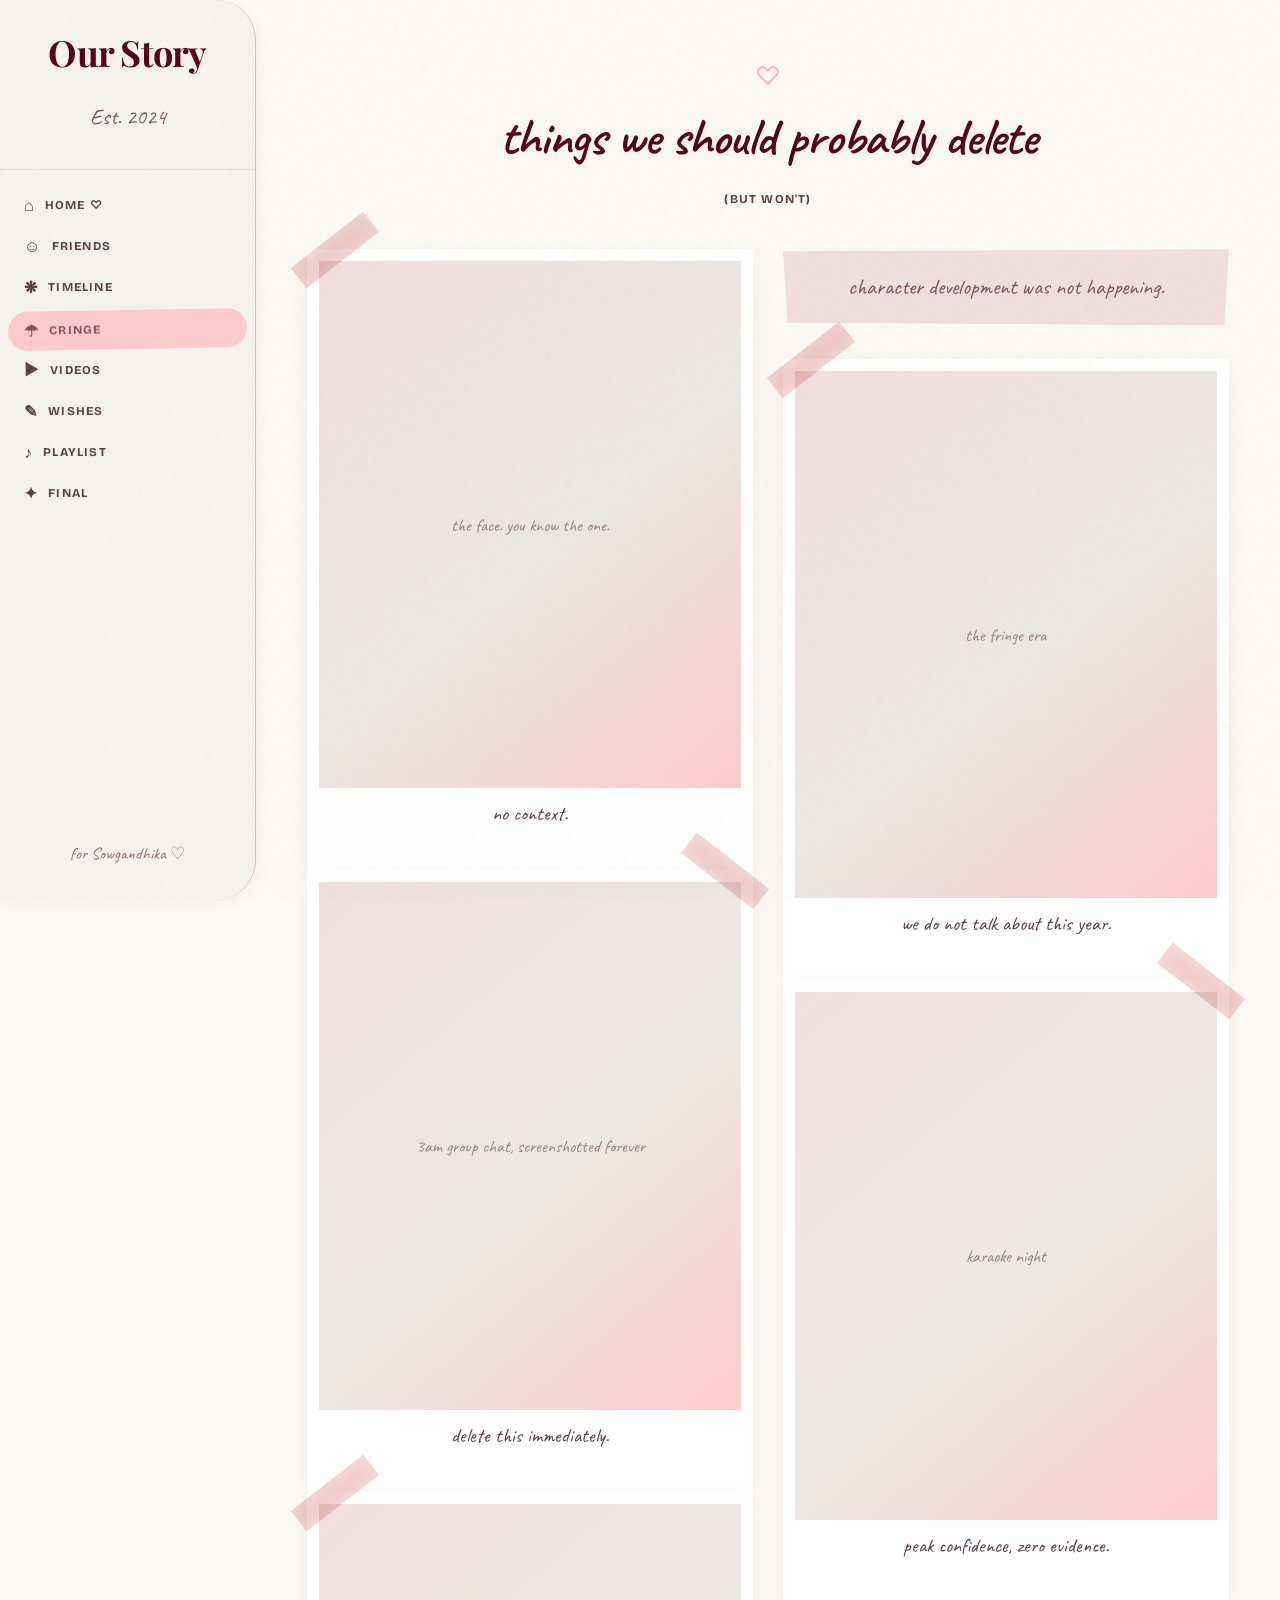
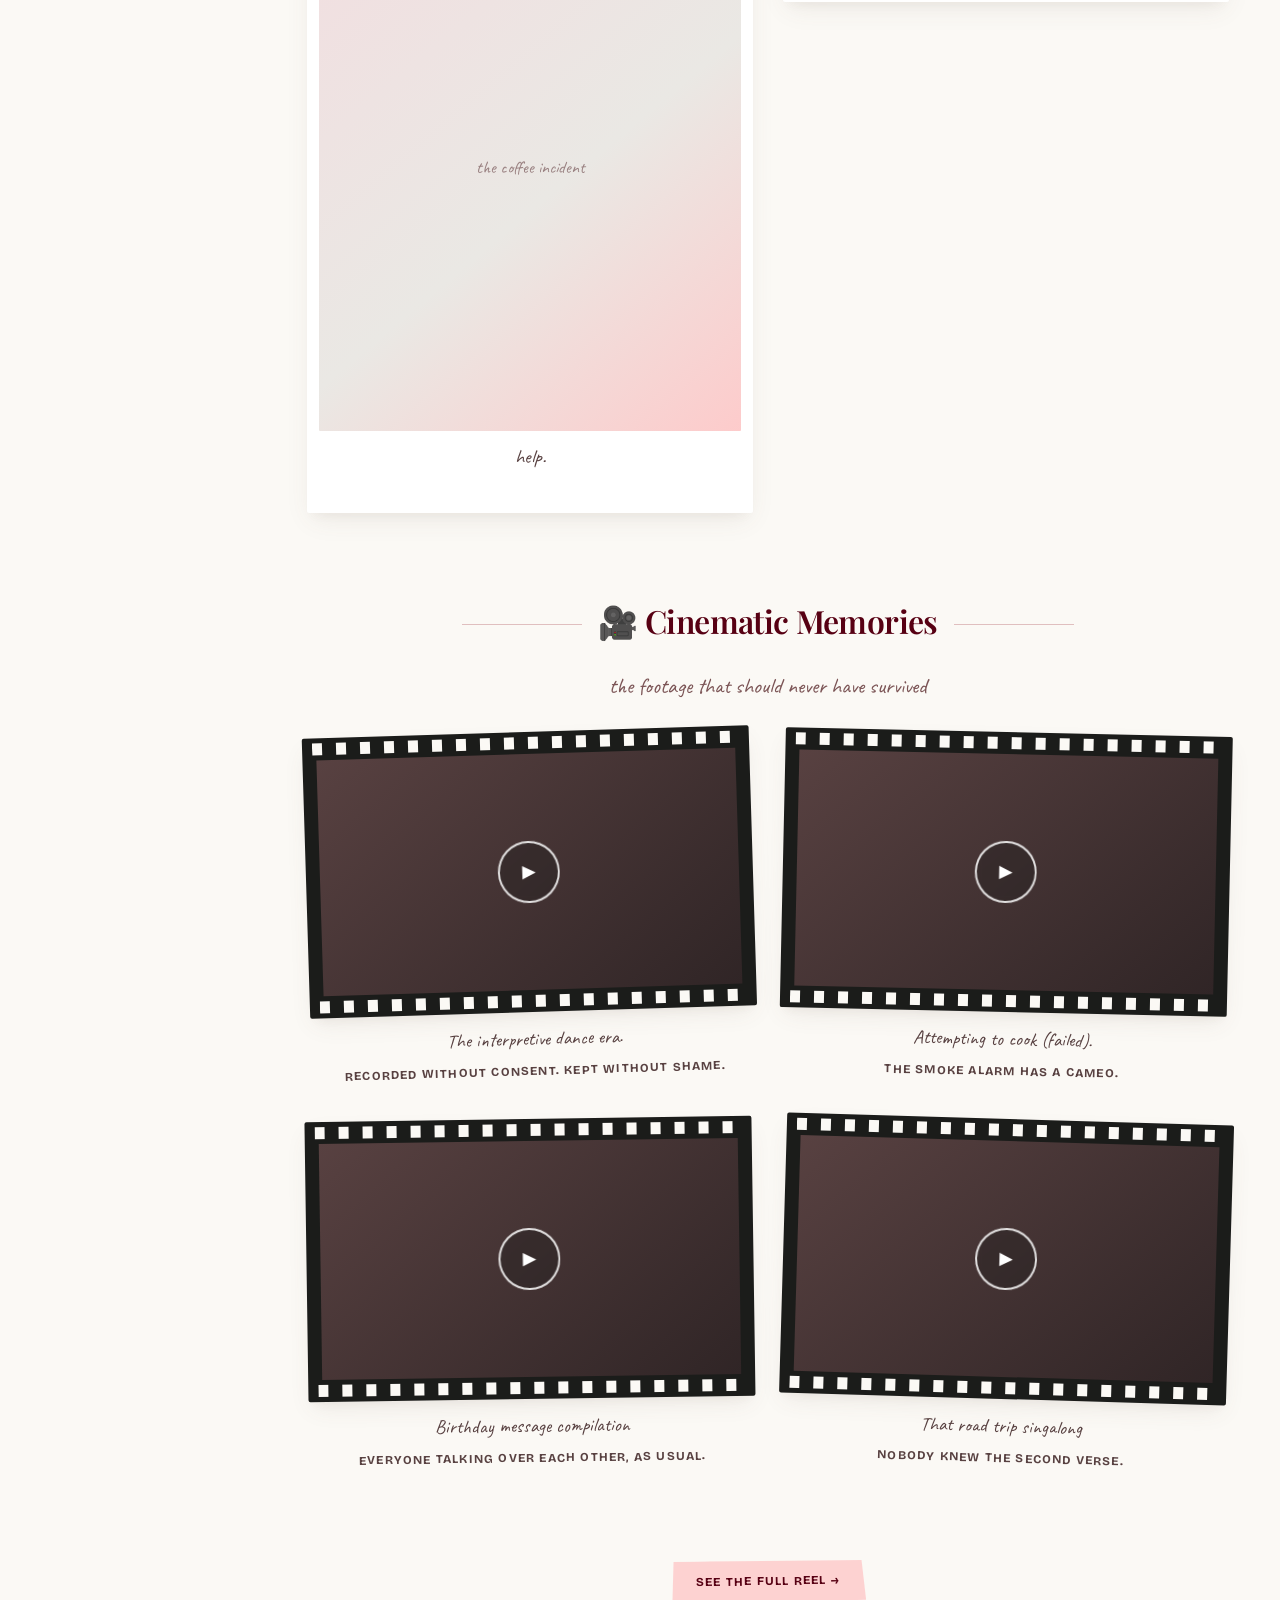
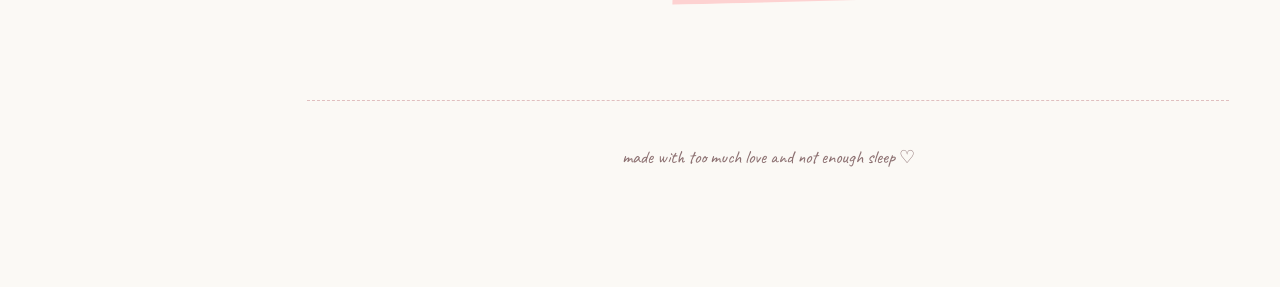
==== cringe.html @ 77feb5f1 "Build the birthday scrapbook website A static, no-build digital scrapbook site in the "Gen-Z scrapbo" ====
<!DOCTYPE html>
<html lang="en">
<head>
<meta charset="utf-8">
<meta name="viewport" content="width=device-width, initial-scale=1">
<title>The Cringe Archive</title>
<meta name="description" content="Things we should probably delete (but won't).">
<link rel="preconnect" href="https://fonts.googleapis.com">
<link rel="preconnect" href="https://fonts.gstatic.com" crossorigin>
<link rel="stylesheet" href="https://fonts.googleapis.com/css2?family=Bricolage+Grotesque:opsz,wght@12..96,700&family=Caveat:wght@400;600&family=Inter:wght@400;500;600&family=Playfair+Display:wght@600;700&display=swap">
<link rel="stylesheet" href="assets/css/scrapbook.css">
<link rel="icon" href="data:image/svg+xml,<svg xmlns='http://www.w3.org/2000/svg' viewBox='0 0 100 100'><text y='.9em' font-size='90'>🎀</text></svg>">
</head>
<body>
<div class="grain" aria-hidden="true"></div>

<header class="topbar">
  <span class="topbar__title">The Birthday Archive</span>
  <button class="burger" type="button" data-burger aria-label="Open menu">Menu</button>
</header>

<div class="shell">
  <nav class="sidebar" data-nav aria-label="Scrapbook sections"></nav>

  <main class="main">
    <header class="pagehead">
      <p class="doodle" style="position:static;font-size:1.6rem;margin:0" aria-hidden="true">♡</p>
      <h1 class="hand" style="font-size:clamp(2rem,6vw,3.25rem);color:var(--primary);font-weight:600" data-text="cringeTitle">things we should probably delete</h1>
      <p class="label muted" data-text="cringeSub">(but won't)</p>
    </header>

    <section class="collage" data-render="cringe"></section>

    <section class="section">
      <div class="section__title">
        <h2 class="headline">&#127909; Cinematic Memories</h2>
      </div>
      <p class="center hand" style="margin-bottom:32px">the footage that should never have survived</p>
      <div class="scatter" data-render="videos" style="grid-template-columns:repeat(auto-fill,minmax(320px,1fr))"></div>
    </section>

    <p class="center">
      <a class="tape-btn" href="videos.html">See the full reel &rarr;</a>
    </p>

    <footer class="footer">
      <p data-text="footer">made with too much love and not enough sleep &hearts;</p>
    </footer>
  </main>
</div>

<script src="assets/js/config.js"></script>
<script src="assets/js/scrapbook.js"></script>
</body>
</html>
---- assets/css/scrapbook.css ----
/* ==========================================================================
   The Birthday Archive — Digital Scrapbook design system
   Aesthetic: warm paper, burgundy ink, washi tape, polaroids, handwriting.
   Everything visual lives in this file. Content lives in assets/js/config.js.
   ========================================================================== */

/* ---------- 1. Tokens ---------- */
:root {
  /* surfaces */
  --surface: #fbf9f5;
  --surface-dim: #dbdad6;
  --surface-lowest: #ffffff;
  --surface-low: #f5f3ef;
  --surface-container: #efeeea;
  --surface-high: #eae8e4;
  --surface-highest: #e4e2de;

  /* ink */
  --on-surface: #1b1c1a;
  --on-surface-variant: #584141;
  --outline: #8c7071;
  --outline-variant: #e0bfbf;

  /* brand */
  --primary: #570013;
  --primary-container: #800020;
  --on-primary: #ffffff;
  --secondary: #7b5455;
  --secondary-container: #fdcbcb;
  --on-secondary-container: #795354;
  --tertiary-fixed: #f2dee0;
  --blush: #ffb3b5;
  --rose: #ecbbba;
  --tint: #af2b3e;

  /* type */
  --font-display: "Playfair Display", "Times New Roman", serif;
  --font-body: "Inter", system-ui, -apple-system, sans-serif;
  --font-hand: "Caveat", "Segoe Script", cursive;
  --font-label: "Bricolage Grotesque", "Inter", sans-serif;

  /* space */
  --xs: 4px;
  --sm: 8px;
  --md: 16px;
  --lg: 24px;
  --xl: 40px;
  --nav-w: 256px;

  /* depth — soft, ambient, never harsh */
  --lift-sm: 0 4px 15px rgba(94, 75, 66, 0.06);
  --lift: 0 10px 25px -5px rgba(94, 75, 66, 0.1), 0 8px 10px -6px rgba(94, 75, 66, 0.05);
  --lift-lg: 0 22px 45px -12px rgba(94, 75, 66, 0.18);

  --radius: 2px;
  --radius-lg: 8px;
}

*,
*::before,
*::after { box-sizing: border-box; }

html { scroll-behavior: smooth; }

body {
  margin: 0;
  background-color: var(--surface);
  color: var(--on-surface);
  font-family: var(--font-body);
  font-size: 16px;
  line-height: 1.6;
  overflow-x: hidden;
  -webkit-font-smoothing: antialiased;
}

@media (prefers-reduced-motion: reduce) {
  html { scroll-behavior: auto; }
  *, *::before, *::after {
    animation-duration: 0.01ms !important;
    animation-iteration-count: 1 !important;
    transition-duration: 0.01ms !important;
  }
}

/* Film grain over the whole page — kills the flatness of digital colour. */
.grain {
  position: fixed;
  inset: 0;
  z-index: 9999;
  pointer-events: none;
  opacity: 0.045;
  background-image: url('data:image/svg+xml,%3Csvg viewBox="0 0 200 200" xmlns="http://www.w3.org/2000/svg"%3E%3Cfilter id="n"%3E%3CfeTurbulence type="fractalNoise" baseFrequency="0.65" numOctaves="3" stitchTiles="stitch"/%3E%3C/filter%3E%3Crect width="100%25" height="100%25" filter="url(%23n)"/%3E%3C/svg%3E');
}

/* ---------- 2. Typography ---------- */
h1, h2, h3 {
  font-family: var(--font-display);
  color: var(--primary);
  margin: 0 0 var(--sm);
  letter-spacing: -0.02em;
}

.display {
  font-size: clamp(2.25rem, 6vw, 3.75rem);
  line-height: 1.1;
  font-weight: 700;
}

.headline {
  font-size: clamp(1.6rem, 3.5vw, 2rem);
  line-height: 1.25;
  font-weight: 600;
}

.hand {
  font-family: var(--font-hand);
  font-size: 1.375rem;
  line-height: 1.25;
  color: var(--secondary);
}

.label {
  font-family: var(--font-label);
  font-size: 0.75rem;
  font-weight: 700;
  letter-spacing: 0.1em;
  text-transform: uppercase;
}

.muted { color: var(--on-surface-variant); }

.lede {
  font-size: 1.125rem;
  line-height: 1.75;
  color: var(--on-surface-variant);
  max-width: 60ch;
}

/* wavy hand-drawn underline */
.scribble {
  text-decoration: underline wavy var(--blush);
  text-decoration-thickness: 2px;
  text-underline-offset: 6px;
}

/* ---------- 3. Shell & navigation ---------- */
.shell { min-height: 100vh; }

.sidebar {
  position: fixed;
  inset: 0 auto 0 0;
  width: var(--nav-w);
  z-index: 40;
  display: flex;
  flex-direction: column;
  padding-bottom: var(--md);
  background: var(--surface-low);
  border-right: 1px solid var(--outline-variant);
  border-radius: 0 40px 40px 0;
  box-shadow: var(--lift-sm);
}

.sidebar__brand {
  padding: var(--lg) var(--md) var(--md);
  text-align: center;
  border-bottom: 1px solid rgba(224, 191, 191, 0.4);
}

.sidebar__brand h1 {
  font-size: 2.25rem;
  margin: 0;
}

.sidebar__links {
  flex: 1;
  overflow-y: auto;
  display: flex;
  flex-direction: column;
  gap: 2px;
  padding: var(--md) var(--sm);
}

.navlink {
  display: flex;
  align-items: center;
  gap: 10px;
  padding: 10px 16px;
  border-radius: 999px;
  color: var(--on-surface-variant);
  text-decoration: none;
  font-family: var(--font-label);
  font-size: 0.75rem;
  font-weight: 700;
  letter-spacing: 0.1em;
  text-transform: uppercase;
  transition: background-color 0.2s, color 0.2s, transform 0.2s;
}

.navlink:hover {
  background: rgba(236, 187, 186, 0.28);
  color: var(--secondary);
  transform: translateX(3px);
}

.navlink[aria-current="page"] {
  background: var(--secondary-container);
  color: var(--on-secondary-container);
  transform: rotate(-1deg);
}

.navlink .ico { font-size: 1rem; line-height: 1; }

.sidebar__foot {
  padding: var(--md);
  text-align: center;
  color: var(--outline);
  font-family: var(--font-hand);
  font-size: 1.05rem;
}

/* mobile top bar + drawer */
.topbar {
  display: none;
  position: sticky;
  top: 0;
  z-index: 45;
  align-items: center;
  justify-content: space-between;
  gap: var(--sm);
  padding: 12px var(--md);
  background: rgba(251, 249, 245, 0.92);
  backdrop-filter: blur(8px);
  border-bottom: 1px solid var(--outline-variant);
}

.topbar__title {
  font-family: var(--font-hand);
  font-size: 1.3rem;
  color: var(--primary);
}

.burger {
  border: 1px solid var(--outline-variant);
  background: var(--surface-lowest);
  color: var(--primary);
  border-radius: 999px;
  padding: 6px 14px;
  cursor: pointer;
  font-family: var(--font-label);
  font-size: 0.7rem;
  letter-spacing: 0.1em;
  text-transform: uppercase;
}

.main {
  margin-left: var(--nav-w);
  padding: var(--xl) clamp(20px, 4vw, 56px) 96px;
  max-width: 1180px;
}

@media (max-width: 900px) {
  .topbar { display: flex; }
  .sidebar {
    transform: translateX(-100%);
    transition: transform 0.28s ease;
    border-radius: 0;
    width: 250px;
  }
  .sidebar.is-open { transform: none; }
  .main { margin-left: 0; padding: var(--lg) 20px 80px; }
  .scrim {
    position: fixed;
    inset: 0;
    z-index: 39;
    background: rgba(48, 49, 46, 0.35);
  }
}

/* ---------- 4. Page header ---------- */
.pagehead {
  position: relative;
  text-align: center;
  margin-bottom: var(--xl);
  padding-top: var(--md);
}

.pagehead .display { text-transform: uppercase; }
.pagehead .hand { display: inline-block; margin-top: var(--sm); }

.eyebrow {
  display: inline-block;
  margin-bottom: 12px;
  padding: 4px 14px;
  border-radius: 999px;
  background: var(--tertiary-fixed);
  color: var(--secondary);
  font-family: var(--font-label);
  font-size: 0.7rem;
  font-weight: 700;
  letter-spacing: 0.14em;
  text-transform: uppercase;
}

/* ---------- 5. Paper elements ---------- */
/* washi tape — semi-transparent strips that attach things to the page */
.tape {
  position: absolute;
  height: 26px;
  width: 92px;
  background: rgba(236, 187, 186, 0.72);
  mix-blend-mode: multiply;
  z-index: 3;
  transform: rotate(-4deg);
  box-shadow: inset 0 0 12px rgba(255, 255, 255, 0.35);
}

.tape--blush { background: rgba(255, 179, 181, 0.62); transform: rotate(3deg); }
.tape--wide { width: 130px; }
.tape--top { top: -13px; left: 50%; margin-left: -46px; }
.tape--tl { top: -12px; left: -18px; transform: rotate(-38deg); }
.tape--tr { top: -12px; right: -18px; transform: rotate(38deg); }

.polaroid {
  position: relative;
  background: var(--surface-lowest);
  padding: 12px 12px 40px;
  border-radius: var(--radius);
  box-shadow: var(--lift);
  transition: transform 0.3s ease, box-shadow 0.3s ease;
}

.polaroid:hover {
  transform: rotate(0deg) translateY(-6px) scale(1.015);
  box-shadow: var(--lift-lg);
  z-index: 6;
}

.polaroid figcaption {
  font-family: var(--font-hand);
  font-size: 1.25rem;
  color: var(--on-surface-variant);
  text-align: center;
  padding-top: 10px;
}

/* photo slot — shows a pretty placeholder until a real image is dropped in */
.photo {
  position: relative;
  display: block;
  width: 100%;
  aspect-ratio: 4 / 5;
  object-fit: cover;
  background: linear-gradient(140deg, #f2dee0, #e4e2de 55%, #fdcbcb);
  border-radius: 1px;
}

.photo--wide { aspect-ratio: 16 / 10; }
.photo--square { aspect-ratio: 1 / 1; }

.photo-slot {
  position: relative;
  display: grid;
  place-items: center;
  overflow: hidden;
  background: linear-gradient(140deg, #f2dee0, #eae8e4 55%, #fdcbcb);
}

.photo-slot__hint {
  font-family: var(--font-hand);
  font-size: 1.1rem;
  color: var(--outline);
  text-align: center;
  padding: 0 12px;
  opacity: 0.85;
}

/* torn-edge note scrap */
.note {
  position: relative;
  background: var(--tertiary-fixed);
  padding: var(--lg);
  clip-path: polygon(0 3%, 100% 0, 99% 100%, 1% 97%);
  box-shadow: var(--lift-sm);
}

.note--rose { background: var(--secondary-container); }

/* a plain card that still feels like paper */
.card {
  position: relative;
  background: var(--surface-lowest);
  border: 1px solid rgba(224, 191, 191, 0.7);
  border-radius: var(--radius-lg);
  padding: var(--lg);
  box-shadow: var(--lift-sm);
  transition: transform 0.3s ease, box-shadow 0.3s ease;
}

.card:hover { transform: translateY(-4px); box-shadow: var(--lift); }

/* washi tape button */
.tape-btn {
  position: relative;
  display: inline-flex;
  align-items: center;
  gap: var(--sm);
  padding: 12px 26px;
  border: none;
  cursor: pointer;
  text-decoration: none;
  background: rgba(255, 179, 181, 0.55);
  color: var(--primary);
  font-family: var(--font-label);
  font-size: 0.75rem;
  font-weight: 700;
  letter-spacing: 0.1em;
  text-transform: uppercase;
  clip-path: polygon(2% 0, 98% 4%, 100% 96%, 1% 100%);
  transform: rotate(-1deg);
  transition: transform 0.2s ease, background-color 0.2s ease;
}

.tape-btn:hover { transform: rotate(0deg) translateY(-2px); background: rgba(255, 179, 181, 0.8); }

.tape-btn--ink { background: var(--primary); color: var(--on-primary); }
.tape-btn--ink:hover { background: var(--primary-container); }

.ghost-btn {
  display: inline-flex;
  align-items: center;
  gap: var(--sm);
  padding: 12px 24px;
  border: 1.5px dashed var(--outline);
  border-radius: 999px;
  background: transparent;
  color: var(--secondary);
  cursor: pointer;
  text-decoration: none;
  font-family: var(--font-label);
  font-size: 0.75rem;
  font-weight: 700;
  letter-spacing: 0.1em;
  text-transform: uppercase;
  transition: background-color 0.2s, transform 0.2s;
}

.ghost-btn:hover { background: rgba(253, 203, 203, 0.35); transform: rotate(-1deg); }

/* the "read their message" underline link */
.inklink {
  display: inline-flex;
  align-items: center;
  justify-content: space-between;
  gap: var(--sm);
  width: 100%;
  padding-bottom: 6px;
  border: 0;
  border-bottom: 1.5px solid var(--blush);
  background: none;
  cursor: pointer;
  color: var(--primary);
  text-decoration: none;
  font-family: var(--font-label);
  font-size: 0.7rem;
  font-weight: 700;
  letter-spacing: 0.1em;
  text-transform: uppercase;
  transition: gap 0.2s ease, border-color 0.2s ease;
}

.inklink:hover { gap: 16px; border-color: var(--primary); }

/* ---------- 6. Layout helpers ---------- */
.rail {
  display: flex;
  gap: 12px;
  overflow-x: auto;
  padding-bottom: var(--sm);
  scrollbar-width: none;
}
.rail::-webkit-scrollbar { display: none; }

.chip {
  flex: 0 0 auto;
  padding: 9px 18px;
  border: 1px solid var(--outline-variant);
  border-radius: var(--radius);
  background: var(--surface-lowest);
  color: var(--secondary);
  cursor: pointer;
  white-space: nowrap;
  font-family: var(--font-label);
  font-size: 0.75rem;
  font-weight: 700;
  letter-spacing: 0.06em;
  box-shadow: var(--lift-sm);
  transition: transform 0.2s, background-color 0.2s;
}

.chip:nth-child(even) { transform: rotate(-1deg); }
.chip:hover { transform: rotate(0deg) translateY(-2px); }
.chip[aria-pressed="true"] {
  background: var(--secondary-container);
  color: var(--primary);
  border-color: var(--rose);
}

.collage {
  columns: 3 300px;
  column-gap: 30px;
}

.collage > * {
  break-inside: avoid;
  margin: 0 0 34px;
  transform: rotate(var(--tilt, 0deg));
}

@media (max-width: 640px) {
  .collage { columns: 1; }
  .collage > * { transform: rotate(calc(var(--tilt, 0deg) / 2)); }
}

.scatter {
  display: grid;
  grid-template-columns: repeat(auto-fill, minmax(270px, 1fr));
  gap: 34px 28px;
  align-items: start;
}

.scatter > * { transform: rotate(var(--tilt, 0deg)); }

.duo {
  display: grid;
  grid-template-columns: repeat(auto-fit, minmax(300px, 1fr));
  gap: var(--xl);
  align-items: center;
}

.section { margin: 88px 0; }

.section__title {
  display: flex;
  align-items: center;
  justify-content: center;
  gap: var(--md);
  margin-bottom: var(--lg);
  text-align: center;
}

.section__title::before,
.section__title::after {
  content: "";
  flex: 1;
  max-width: 120px;
  height: 1px;
  background: var(--outline-variant);
}

.center { text-align: center; }
.stack-sm > * + * { margin-top: var(--sm); }
.stack-md > * + * { margin-top: var(--md); }
.stack-lg > * + * { margin-top: var(--lg); }

/* ---------- 7. Film strip (videos + cinematic memories) ---------- */
.film {
  position: relative;
  padding: 22px 14px;
  background: #1b1c1a;
  border-radius: var(--radius);
  box-shadow: var(--lift);
  transition: transform 0.3s ease;
}

.film::before,
.film::after {
  content: "";
  position: absolute;
  left: 10px;
  right: 10px;
  height: 12px;
  background-image: repeating-linear-gradient(
    to right,
    #fbf9f5 0 10px,
    transparent 10px 24px
  );
  background-size: 24px 12px;
}

.film::before { top: 5px; }
.film::after { bottom: 5px; }

.film:hover { transform: rotate(0deg) scale(1.02); }

.film__frame {
  position: relative;
  display: block;
  width: 100%;
  aspect-ratio: 16 / 9;
  object-fit: cover;
  background: linear-gradient(140deg, #584141, #302526);
}

.film__play {
  position: absolute;
  inset: 0;
  display: grid;
  place-items: center;
  border: 0;
  background: transparent;
  cursor: pointer;
  color: #fff;
}

.film__play span {
  display: grid;
  place-items: center;
  width: 62px;
  height: 62px;
  border: 2px solid rgba(255, 255, 255, 0.85);
  border-radius: 999px;
  background: rgba(27, 28, 26, 0.35);
  backdrop-filter: blur(3px);
  font-size: 1.4rem;
  transition: transform 0.2s, background-color 0.2s;
}

.film__play:hover span { transform: scale(1.1); background: rgba(87, 0, 19, 0.6); }

.film + figcaption,
.film-caption {
  display: block;
  margin-top: 12px;
  font-family: var(--font-hand);
  font-size: 1.2rem;
  color: var(--on-surface-variant);
  text-align: center;
}

/* ---------- 8. Timeline ---------- */
.timeline { position: relative; padding-left: 34px; }

.timeline::before {
  content: "";
  position: absolute;
  top: 8px;
  bottom: 8px;
  left: 9px;
  width: 2px;
  background: repeating-linear-gradient(
    to bottom,
    var(--rose) 0 8px,
    transparent 8px 16px
  );
}

.timeline__item { position: relative; margin-bottom: var(--xl); }

.timeline__item::before {
  content: "♥";
  position: absolute;
  top: 2px;
  left: -33px;
  width: 20px;
  color: var(--tint);
  text-align: center;
  font-size: 0.9rem;
}

.timeline__year {
  font-family: var(--font-display);
  font-size: 1.5rem;
  font-weight: 700;
  color: var(--primary);
}

/* ---------- 9. Wishes wall ---------- */
.wall {
  columns: 3 260px;
  column-gap: 24px;
}

.wish {
  break-inside: avoid;
  margin-bottom: 24px;
  padding: 22px 22px 26px;
  border-radius: var(--radius);
  background: var(--surface-lowest);
  box-shadow: var(--lift-sm);
  transform: rotate(var(--tilt, 0deg));
  transition: transform 0.25s ease, box-shadow 0.25s ease;
}

.wish:nth-child(3n) { background: var(--tertiary-fixed); }
.wish:nth-child(4n) { background: var(--secondary-container); }
.wish:hover { transform: rotate(0deg) translateY(-5px); box-shadow: var(--lift); }

.wish__text {
  font-family: var(--font-hand);
  font-size: 1.3rem;
  line-height: 1.4;
  color: var(--on-surface-variant);
}

.wish__from {
  margin-top: 14px;
  color: var(--primary);
  font-family: var(--font-label);
  font-size: 0.7rem;
  font-weight: 700;
  letter-spacing: 0.1em;
  text-transform: uppercase;
}

/* pin on top of a wish */
.pin {
  position: absolute;
  top: -9px;
  left: 50%;
  width: 14px;
  height: 14px;
  margin-left: -7px;
  border-radius: 999px;
  background: var(--tint);
  box-shadow: 0 2px 5px rgba(94, 75, 66, 0.35);
}

/* ---------- 10. Playlist / mixtape ---------- */
.tracks { border-top: 1px solid var(--outline-variant); }

.track {
  display: grid;
  grid-template-columns: 34px 1fr auto;
  align-items: center;
  gap: var(--md);
  padding: 14px var(--sm);
  border-bottom: 1px solid var(--outline-variant);
  transition: background-color 0.2s, padding-left 0.2s;
}

.track:hover { background: rgba(253, 203, 203, 0.25); padding-left: 16px; }
.track__no { font-family: var(--font-hand); font-size: 1.3rem; color: var(--outline); }
.track__title { font-weight: 600; color: var(--on-surface); }
.track__note { font-family: var(--font-hand); font-size: 1.05rem; color: var(--secondary); }
.track__len { color: var(--outline); font-size: 0.85rem; }

.cassette {
  position: relative;
  padding: var(--lg);
  border-radius: var(--radius-lg);
  background: var(--primary);
  color: #fdcbcb;
  box-shadow: var(--lift);
}

.cassette__reels {
  display: flex;
  align-items: center;
  justify-content: center;
  gap: var(--xl);
  margin: var(--md) 0;
}

.reel {
  width: 76px;
  height: 76px;
  border: 10px solid rgba(253, 203, 203, 0.25);
  border-top-color: var(--blush);
  border-radius: 999px;
  animation: spin 3.4s linear infinite;
}

@keyframes spin { to { transform: rotate(360deg); } }

/* ---------- 11. Home hero ---------- */
.hero {
  position: relative;
  display: grid;
  place-items: center;
  min-height: 62vh;
  text-align: center;
  padding: var(--xl) 0;
}

.hero__age {
  font-family: var(--font-display);
  font-size: clamp(5rem, 20vw, 11rem);
  font-weight: 700;
  line-height: 0.9;
  color: var(--primary);
  letter-spacing: -0.04em;
  margin: 8px 0 0;
}

.hero p { margin: 0; }
.hero .display { margin: 4px 0; }

.hero__ribbon {
  display: inline-block;
  margin-top: var(--md);
  padding: 8px 22px;
  background: var(--primary);
  color: var(--on-primary);
  font-family: var(--font-label);
  font-size: 0.75rem;
  font-weight: 700;
  letter-spacing: 0.2em;
  text-transform: uppercase;
  transform: rotate(-2deg);
}

.countdown {
  display: flex;
  justify-content: center;
  gap: var(--md);
  flex-wrap: wrap;
  margin-top: var(--lg);
}

.count {
  min-width: 84px;
  padding: 12px 10px;
  background: var(--surface-lowest);
  border: 1px solid var(--outline-variant);
  border-radius: var(--radius);
  box-shadow: var(--lift-sm);
}

.count b {
  display: block;
  font-family: var(--font-display);
  font-size: 1.9rem;
  color: var(--primary);
}

.count span {
  font-family: var(--font-label);
  font-size: 0.62rem;
  letter-spacing: 0.14em;
  text-transform: uppercase;
  color: var(--outline);
}

/* floating doodles */
.doodle {
  position: absolute;
  color: var(--blush);
  pointer-events: none;
  user-select: none;
  animation: float 6s ease-in-out infinite;
}

@keyframes float {
  0%, 100% { transform: translateY(0) rotate(-4deg); }
  50% { transform: translateY(-12px) rotate(4deg); }
}

/* ---------- 12. Final surprise (dark room) ---------- */
body.is-dark {
  background:
    radial-gradient(ellipse at 50% 30%, #7b1030 0%, #4a0011 45%, #2b0009 100%);
  color: #f2dee0;
}

body.is-dark .topbar {
  background: rgba(43, 0, 9, 0.85);
  border-bottom-color: rgba(255, 179, 181, 0.25);
}
body.is-dark .topbar__title,
body.is-dark .burger { color: var(--blush); }
body.is-dark .burger { background: transparent; border-color: rgba(255, 179, 181, 0.4); }

body.is-dark .sidebar {
  background: rgba(43, 0, 9, 0.75);
  border-right-color: rgba(255, 179, 181, 0.2);
  backdrop-filter: blur(6px);
}
body.is-dark .sidebar__brand { border-bottom-color: rgba(255, 179, 181, 0.2); }
body.is-dark .sidebar__brand h1 { color: #ffdada; }
body.is-dark .navlink { color: rgba(242, 222, 224, 0.75); }
body.is-dark .navlink:hover { background: rgba(255, 179, 181, 0.15); color: #fff; }
body.is-dark .navlink[aria-current="page"] { background: rgba(255, 179, 181, 0.9); color: #40000b; }
body.is-dark .sidebar__foot { color: rgba(255, 179, 181, 0.6); }
body.is-dark h1, body.is-dark h2, body.is-dark h3 { color: #ffdada; }
body.is-dark .hand { color: var(--blush); }
body.is-dark .lede, body.is-dark .muted { color: rgba(242, 222, 224, 0.8); }

/* a light paper card on the dark page keeps its own, readable ink */
body.is-dark .note,
body.is-dark .card {
  color: var(--on-surface-variant);
}
body.is-dark .note h2,
body.is-dark .note h3,
body.is-dark .card h2,
body.is-dark .card h3 { color: var(--primary); }
body.is-dark .note .hand,
body.is-dark .card .hand { color: var(--on-surface-variant); }

.cake-stage {
  position: relative;
  display: grid;
  place-items: center;
  gap: var(--lg);
  padding: var(--xl) 0;
  text-align: center;
}

.cake {
  position: relative;
  width: 230px;
  filter: drop-shadow(0 18px 30px rgba(0, 0, 0, 0.45));
}

.candle {
  position: absolute;
  bottom: 87%;
  left: 50%;
  width: 13px;
  height: 56px;
  margin-left: -6.5px;
  border-radius: 3px;
  background: repeating-linear-gradient(45deg, #fffdf8 0 6px, #ffb3b5 6px 12px);
  box-shadow: 0 2px 6px rgba(0, 0, 0, 0.3);
}

.flame {
  position: absolute;
  bottom: 100%;
  left: 50%;
  width: 18px;
  height: 26px;
  margin: 0 0 4px -9px;
  border-radius: 50% 50% 50% 50% / 60% 60% 40% 40%;
  background: radial-gradient(circle at 50% 70%, #fff6c4, #ffb020 55%, rgba(255, 90, 0, 0.15));
  box-shadow: 0 0 30px 10px rgba(255, 176, 32, 0.45);
  transform-origin: 50% 100%;
  animation: flicker 0.9s ease-in-out infinite alternate;
}

@keyframes flicker {
  from { transform: scale(1) rotate(-3deg); opacity: 0.9; }
  to   { transform: scale(1.12) rotate(3deg); opacity: 1; }
}

.is-blown .flame { opacity: 0; transform: scale(0.2); transition: all 0.4s ease; }

.confetti-piece {
  position: fixed;
  top: -14px;
  width: 9px;
  height: 14px;
  z-index: 50;
  pointer-events: none;
  animation: fall linear forwards;
}

@keyframes fall {
  to { transform: translateY(105vh) rotate(760deg); opacity: 0.15; }
}

/* ---------- 13. Modal (friend letters) ---------- */
.modal {
  position: fixed;
  inset: 0;
  z-index: 100;
  display: grid;
  place-items: center;
  padding: 20px;
  background: rgba(48, 49, 46, 0.55);
  backdrop-filter: blur(4px);
}

.modal[hidden] { display: none; }

.letter {
  position: relative;
  width: min(560px, 100%);
  max-height: 84vh;
  overflow-y: auto;
  padding: 44px clamp(24px, 5vw, 48px);
  background: var(--surface-low);
  border-radius: var(--radius);
  box-shadow: var(--lift-lg);
  background-image: repeating-linear-gradient(
    to bottom,
    transparent 0 31px,
    rgba(224, 191, 191, 0.5) 31px 32px
  );
  animation: rise 0.35s ease;
}

@keyframes rise {
  from { opacity: 0; transform: translateY(18px) rotate(-1deg); }
  to { opacity: 1; transform: none; }
}

.letter__close {
  position: absolute;
  top: 12px;
  right: 14px;
  border: 0;
  background: none;
  cursor: pointer;
  color: var(--outline);
  font-size: 1.4rem;
  line-height: 1;
}

.letter__body {
  font-family: var(--font-hand);
  font-size: 1.45rem;
  line-height: 32px;
  color: var(--on-surface-variant);
  white-space: pre-line;
}

/* ---------- 14. Forms (add a wish / admin) ---------- */
.field { display: block; margin-bottom: var(--lg); }

.field span {
  display: block;
  margin-bottom: 6px;
  font-family: var(--font-label);
  font-size: 0.7rem;
  font-weight: 700;
  letter-spacing: 0.1em;
  text-transform: uppercase;
  color: var(--outline);
}

.field input,
.field textarea {
  width: 100%;
  padding: 8px 2px;
  border: 0;
  border-bottom: 1.5px solid var(--outline);
  background: transparent;
  color: var(--on-surface-variant);
  font-family: var(--font-hand);
  font-size: 1.3rem;
  resize: vertical;
}

.field input:focus,
.field textarea:focus { outline: none; border-bottom-color: var(--primary); }

/* ---------- 15. Reveal on scroll ---------- */
.reveal {
  opacity: 0;
  transform: translateY(22px);
  transition: opacity 0.6s ease, transform 0.6s ease;
}

.reveal.is-in { opacity: 1; transform: none; }

/* ---------- 16. Footer ---------- */
.footer {
  margin-top: 96px;
  padding-top: var(--lg);
  border-top: 1px dashed var(--outline-variant);
  text-align: center;
  color: var(--outline);
  font-family: var(--font-hand);
  font-size: 1.15rem;
}

/* ---------- 17. Small screens ---------- */
@media (max-width: 640px) {
  .wall { columns: 1; }
  .countdown { gap: var(--sm); }
  .count { min-width: 68px; padding: 10px 6px; }
  .count b { font-size: 1.5rem; }
  .doodle { display: none; }
  .collage {
  columns: 3 300px;
  column-gap: 30px;
}

.collage > * {
  break-inside: avoid;
  margin: 0 0 34px;
  transform: rotate(var(--tilt, 0deg));
}

@media (max-width: 640px) {
  .collage { columns: 1; }
  .collage > * { transform: rotate(calc(var(--tilt, 0deg) / 2)); }
}

.scatter { gap: 26px; }
  .scatter > * { transform: rotate(calc(var(--tilt, 0deg) / 2)); }
  .section { margin: 64px 0; }
}
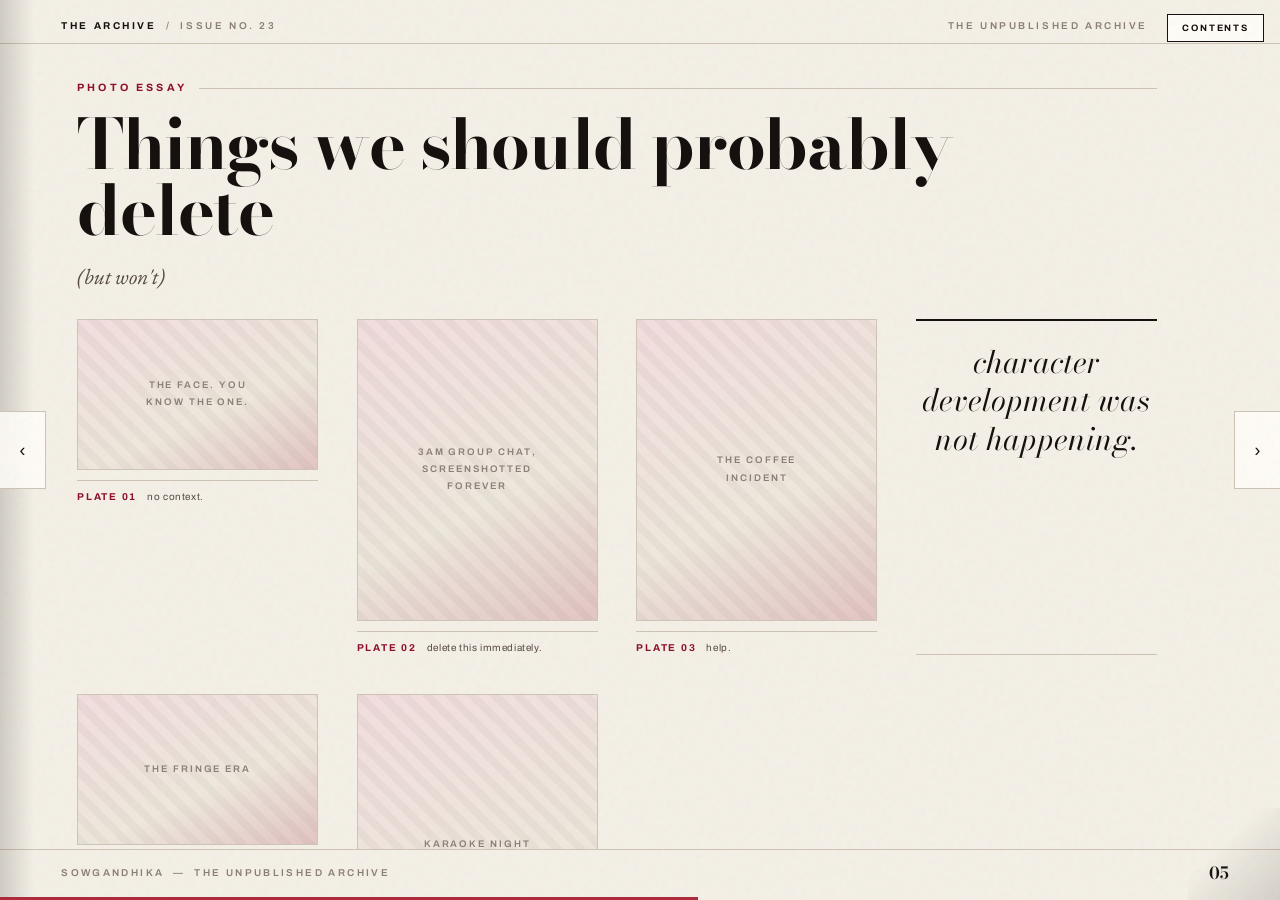
==== commit 94e717c8: "Rebuild the site as a page-turning magazine Replaces the scrapbook aesthetic with an editorial magaz" ====
--- a/cringe.html
+++ b/cringe.html
@@ -2,54 +2,13 @@
 <html lang="en">
 <head>
 <meta charset="utf-8">
-<meta name="viewport" content="width=device-width, initial-scale=1">
-<title>The Cringe Archive</title>
-<meta name="description" content="Things we should probably delete (but won't).">
-<link rel="preconnect" href="https://fonts.googleapis.com">
-<link rel="preconnect" href="https://fonts.gstatic.com" crossorigin>
-<link rel="stylesheet" href="https://fonts.googleapis.com/css2?family=Bricolage+Grotesque:opsz,wght@12..96,700&family=Caveat:wght@400;600&family=Inter:wght@400;500;600&family=Playfair+Display:wght@600;700&display=swap">
-<link rel="stylesheet" href="assets/css/scrapbook.css">
-<link rel="icon" href="data:image/svg+xml,<svg xmlns='http://www.w3.org/2000/svg' viewBox='0 0 100 100'><text y='.9em' font-size='90'>🎀</text></svg>">
+<title>The Archive</title>
+<meta http-equiv="refresh" content="0; url=index.html#unpublished">
+<link rel="canonical" href="index.html#unpublished">
 </head>
 <body>
-<div class="grain" aria-hidden="true"></div>
-
-<header class="topbar">
-  <span class="topbar__title">The Birthday Archive</span>
-  <button class="burger" type="button" data-burger aria-label="Open menu">Menu</button>
-</header>
-
-<div class="shell">
-  <nav class="sidebar" data-nav aria-label="Scrapbook sections"></nav>
-
-  <main class="main">
-    <header class="pagehead">
-      <p class="doodle" style="position:static;font-size:1.6rem;margin:0" aria-hidden="true">♡</p>
-      <h1 class="hand" style="font-size:clamp(2rem,6vw,3.25rem);color:var(--primary);font-weight:600" data-text="cringeTitle">things we should probably delete</h1>
-      <p class="label muted" data-text="cringeSub">(but won't)</p>
-    </header>
-
-    <section class="collage" data-render="cringe"></section>
-
-    <section class="section">
-      <div class="section__title">
-        <h2 class="headline">&#127909; Cinematic Memories</h2>
-      </div>
-      <p class="center hand" style="margin-bottom:32px">the footage that should never have survived</p>
-      <div class="scatter" data-render="videos" style="grid-template-columns:repeat(auto-fill,minmax(320px,1fr))"></div>
-    </section>
-
-    <p class="center">
-      <a class="tape-btn" href="videos.html">See the full reel &rarr;</a>
-    </p>
-
-    <footer class="footer">
-      <p data-text="footer">made with too much love and not enough sleep &hearts;</p>
-    </footer>
-  </main>
-</div>
-
-<script src="assets/js/config.js"></script>
-<script src="assets/js/scrapbook.js"></script>
+<p>This section now lives inside the magazine.
+   <a href="index.html#unpublished">Open it &rarr;</a></p>
+<script>location.replace("index.html#unpublished");</script>
 </body>
 </html>
